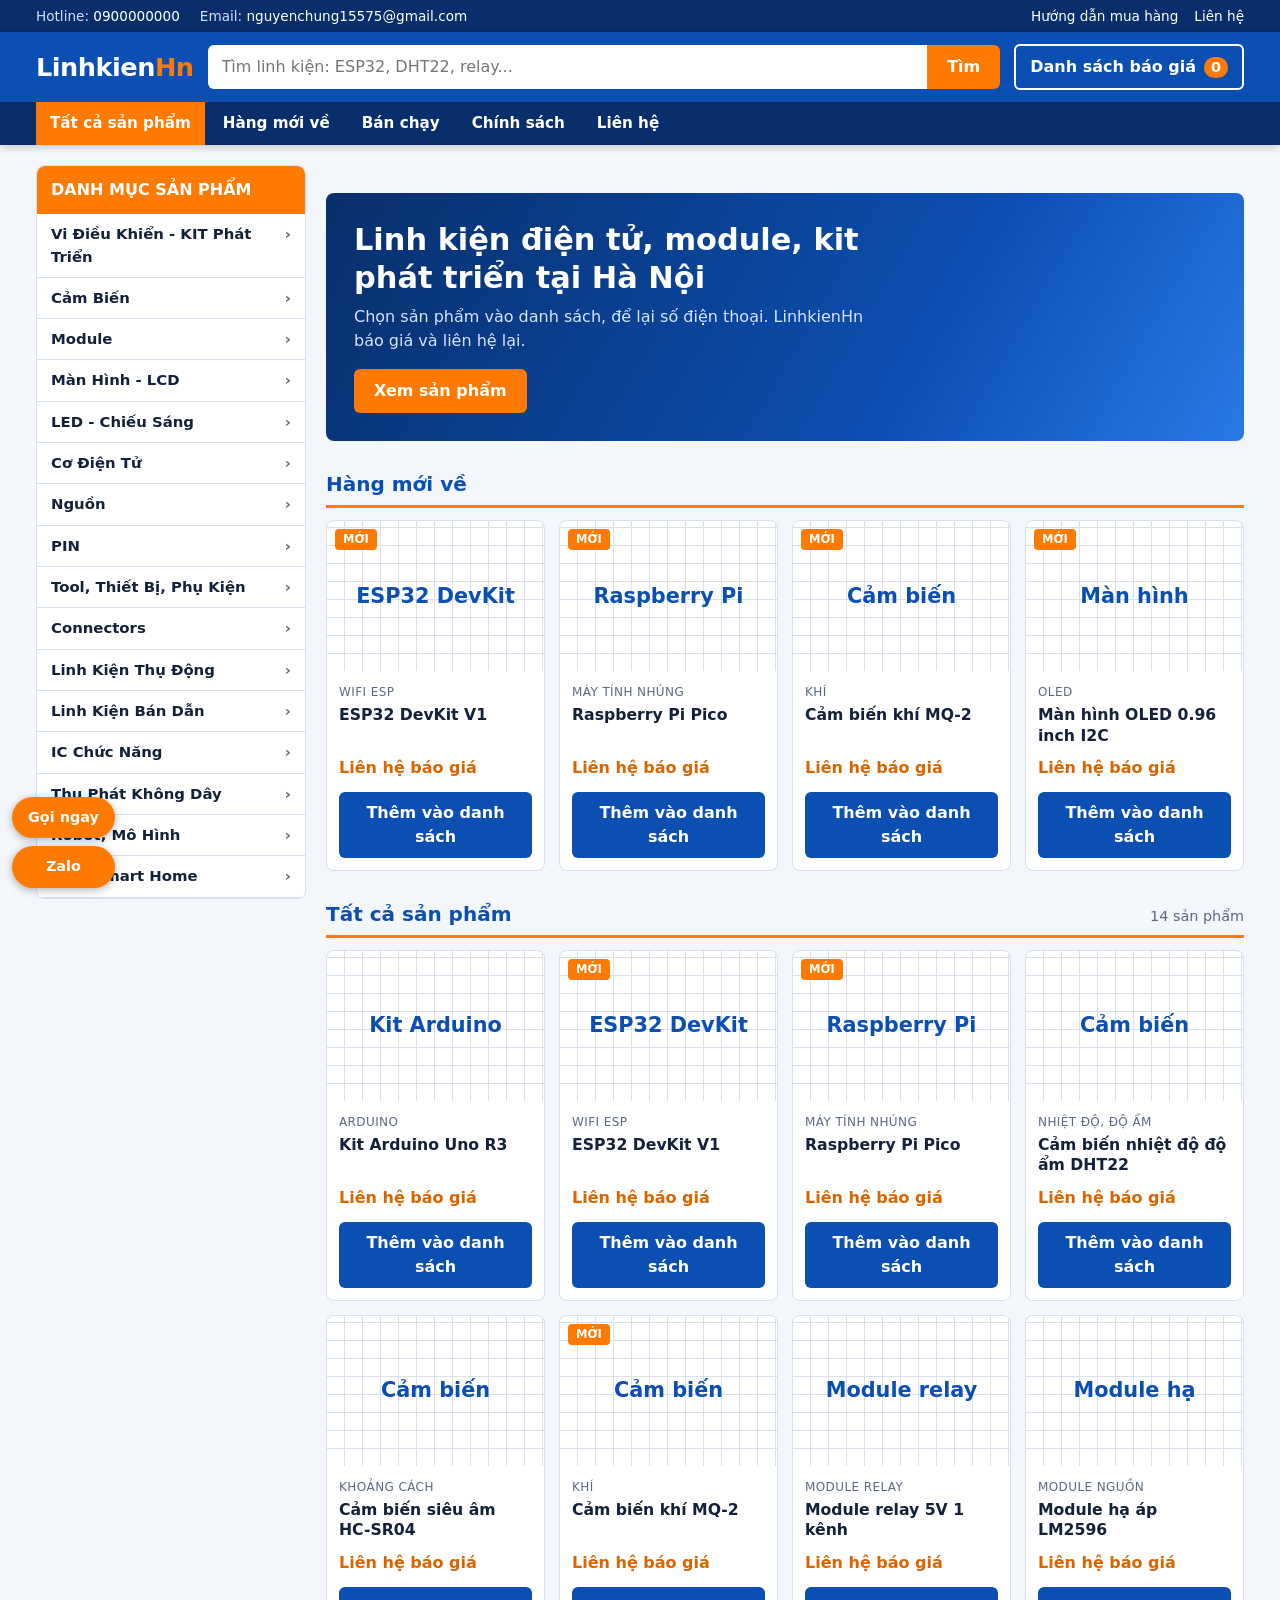
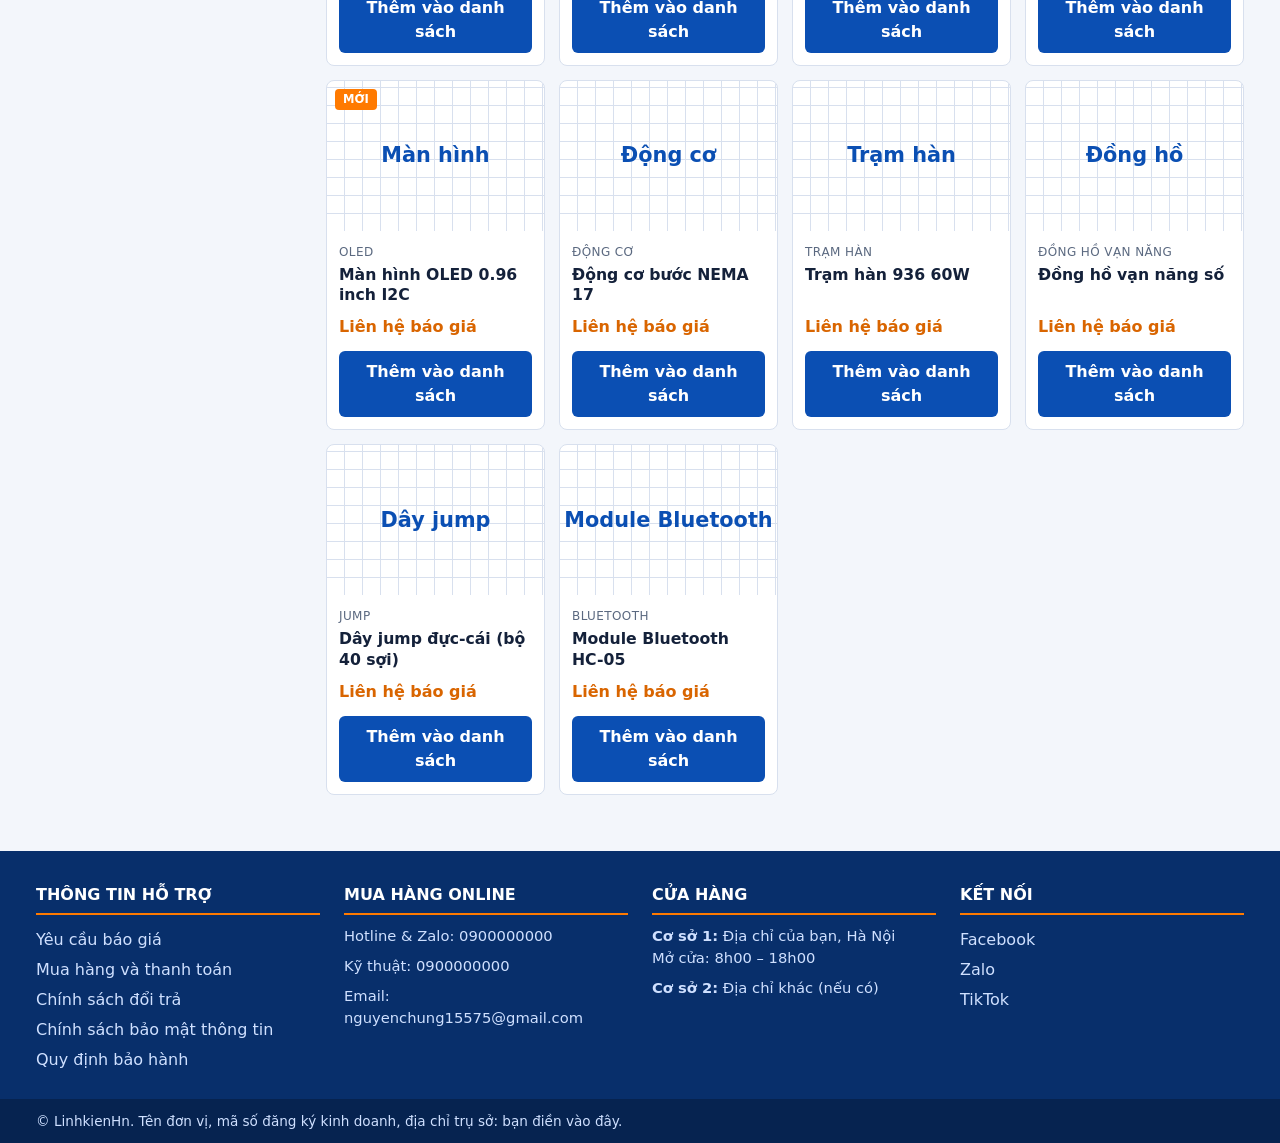
==== index.html @ 2f02f8f4 "first commit" ====
<!doctype html>
<html lang="vi">
  <head>
    <meta charset="UTF-8" />
    <meta
      name="viewport"
      content="width=device-width, initial-scale=1, viewport-fit=cover"
    />
    <title>LinhkienHn – Linh kiện điện tử Hà Nội</title>
    <link rel="stylesheet" href="style.css" />
  </head>
  <body>
    <div class="util">
      <div class="wrap">
        <span>Hotline: <a data-tel href="#">0900 000 000</a></span>
        <span>Email: <a data-mail href="#">lienhe@linhkienhn.vn</a></span>
        <span class="push"
          ><a href="#footer">Hướng dẫn mua hàng</a
          ><a href="#footer">Liên hệ</a></span
        >
      </div>
    </div>

    <header class="head">
      <div class="wrap head-in">
        <button
          id="menuBtn"
          class="menu-btn"
          type="button"
          aria-label="Mở danh mục"
        >
          ☰
        </button>
        <a class="logo" href="#top">Linhkien<b>Hn</b></a>
        <form id="searchForm" class="search" role="search">
          <input
            id="search"
            type="search"
            placeholder="Tìm linh kiện: ESP32, DHT22, relay..."
            aria-label="Tìm sản phẩm"
          />
          <button type="submit">Tìm</button>
        </form>
        <button id="openList" class="cart" type="button">
          Danh sách báo giá <span id="count">0</span>
        </button>
      </div>
      <nav class="nav">
        <div class="wrap">
          <a href="#products" data-view="all">Tất cả sản phẩm</a>
          <a href="#products" data-view="new">Hàng mới về</a>
          <a href="#products" data-view="hot">Bán chạy</a>
          <a href="#footer">Chính sách</a>
          <a href="#footer">Liên hệ</a>
        </div>
      </nav>
    </header>

    <div class="wrap layout" id="top">
      <aside id="side" class="side">
        <h2>Danh mục sản phẩm</h2>
        <ul id="catList" class="cat-list"></ul>
      </aside>

      <main>
        <section class="hero">
          <h1>Linh kiện điện tử, module, kit phát triển tại Hà Nội</h1>
          <p>
            Chọn sản phẩm vào danh sách, để lại số điện thoại. LinhkienHn báo
            giá và liên hệ lại.
          </p>
          <a class="btn" href="#products">Xem sản phẩm</a>
        </section>

        <section id="newSec">
          <div class="sec-head"><h2>Hàng mới về</h2></div>
          <div id="newGrid" class="grid"></div>
        </section>

        <section id="products">
          <div class="sec-head">
            <h2 id="title">Tất cả sản phẩm</h2>
            <span id="resCount"></span>
          </div>
          <div id="grid" class="grid" aria-live="polite"></div>
        </section>
      </main>
    </div>

    <footer id="footer" class="foot">
      <div class="wrap foot-grid">
        <div>
          <h3>Thông tin hỗ trợ</h3>
          <a href="#">Yêu cầu báo giá</a>
          <a href="#">Mua hàng và thanh toán</a>
          <a href="#">Chính sách đổi trả</a>
          <a href="#">Chính sách bảo mật thông tin</a>
          <a href="#">Quy định bảo hành</a>
        </div>
        <div>
          <h3>Mua hàng online</h3>
          <p>Hotline &amp; Zalo: <a data-tel href="#">0900 000 000</a></p>
          <p>Kỹ thuật: <a data-tel href="#">0900 000 000</a></p>
          <p>Email: <a data-mail href="#">lienhe@linhkienhn.vn</a></p>
        </div>
        <div>
          <h3>Cửa hàng</h3>
          <p>
            <b>Cơ sở 1:</b> Địa chỉ của bạn, Hà Nội<br />Mở cửa: 8h00 – 18h00
          </p>
          <p><b>Cơ sở 2:</b> Địa chỉ khác (nếu có)</p>
        </div>
        <div>
          <h3>Kết nối</h3>
          <a href="#" target="_blank" rel="noopener">Facebook</a>
          <a id="zaloLink" href="#" target="_blank" rel="noopener">Zalo</a>
          <a href="#" target="_blank" rel="noopener">TikTok</a>
        </div>
      </div>
      <div class="foot-bottom">
        <div class="wrap">
          © LinhkienHn. Tên đơn vị, mã số đăng ký kinh doanh, địa chỉ trụ sở:
          bạn điền vào đây.
        </div>
      </div>
    </footer>

    <div id="overlay" class="overlay" hidden></div>
    <aside
      id="drawer"
      class="drawer"
      aria-hidden="true"
      aria-label="Danh sách báo giá"
    >
      <div class="drawer-head">
        <h2>Danh sách cần báo giá</h2>
        <button id="closeList" type="button" aria-label="Đóng">✕</button>
      </div>
      <ul id="items" class="items"></ul>
      <p id="empty" class="empty">
        Chưa có sản phẩm nào. Bấm “Thêm vào danh sách” ở sản phẩm bạn cần.
      </p>
      <form id="quote" class="form" novalidate>
        <label>Họ tên<input name="name" required autocomplete="name" /></label>
        <label
          >Số điện thoại<input
            name="phone"
            type="tel"
            required
            inputmode="tel"
            autocomplete="tel"
        /></label>
        <label
          >Liên hệ qua
          <select name="channel">
            <option>Gọi điện</option>
            <option>Zalo</option>
            <option>Facebook</option>
          </select>
        </label>
        <label
          >Ghi chú (món chưa có trên web, giờ tiện gọi...)<textarea
            name="note"
            rows="3"
          ></textarea>
        </label>
        <input
          name="website"
          class="hp"
          tabindex="-1"
          autocomplete="off"
          aria-hidden="true"
        />
        <button id="send" class="btn-send" type="submit">
          Gửi yêu cầu báo giá
        </button>
        <p id="msg" class="msg" role="status"></p>
      </form>
    </aside>

    <div class="float">
      <a data-tel href="#">Gọi ngay</a>
      <a id="zaloBtn" href="#" target="_blank" rel="noopener">Zalo</a>
    </div>

    <script src="script.js"></script>
  </body>
</html>
---- style.css ----
:root {
  --blue: #0b4fb3;
  --navy: #082f6b;
  --orange: #ff7a00;
  --orange-d: #d96500;
  --bg: #f3f6fb;
  --surface: #fff;
  --ink: #14213a;
  --muted: #5b6980;
  --line: #d8e0ee;
  --danger: #b3261e;
  --ok: #17803d;
}
@media (prefers-color-scheme: dark) {
  :root {
    --bg: #0e1626;
    --surface: #16213a;
    --ink: #e8eefb;
    --muted: #9fb0cf;
    --line: #2a3a5c;
    --danger: #ff8a80;
    --ok: #5fd08a;
  }
}
* {
  box-sizing: border-box;
}
html {
  scroll-behavior: smooth;
  scroll-padding-top: 120px;
}
body {
  margin: 0;
  font:
    16px/1.5 "Segoe UI",
    system-ui,
    -apple-system,
    sans-serif;
  background: var(--bg);
  color: var(--ink);
}
a {
  color: inherit;
}
button,
input,
select,
textarea {
  font: inherit;
  color: inherit;
}
button {
  cursor: pointer;
}
:focus-visible {
  outline: 3px solid var(--orange);
  outline-offset: 2px;
}
.wrap {
  max-width: 1240px;
  margin: 0 auto;
  padding: 0 16px;
}

/* Thanh tiện ích + header (kiểu Adafruit) */
.util {
  background: var(--navy);
  color: #cfe0ff;
  font-size: 0.85rem;
}
.util .wrap {
  display: flex;
  gap: 20px;
  padding-top: 6px;
  padding-bottom: 6px;
  flex-wrap: wrap;
}
.util a {
  text-decoration: none;
  color: #fff;
}
.push {
  margin-left: auto;
  display: flex;
  gap: 16px;
}
.head {
  position: sticky;
  top: 0;
  z-index: 20;
  background: var(--blue);
  color: #fff;
  box-shadow: 0 2px 8px rgba(0, 0, 0, 0.2);
}
.head-in {
  display: flex;
  align-items: center;
  gap: 14px;
  padding-top: 12px;
  padding-bottom: 12px;
}
.logo {
  font-size: 1.6rem;
  font-weight: 800;
  text-decoration: none;
  letter-spacing: -0.5px;
}
.logo b {
  color: var(--orange);
}
.search {
  flex: 1;
  display: flex;
  min-width: 0;
}
.search input {
  flex: 1;
  min-width: 0;
  padding: 10px 14px;
  border: 0;
  border-radius: 6px 0 0 6px;
  background: #fff;
  color: #14213a;
}
.search button {
  padding: 0 20px;
  border: 0;
  border-radius: 0 6px 6px 0;
  background: var(--orange);
  color: #fff;
  font-weight: 700;
}
.cart {
  display: flex;
  gap: 8px;
  align-items: center;
  padding: 9px 14px;
  border: 2px solid #fff;
  border-radius: 6px;
  background: transparent;
  color: #fff;
  font-weight: 600;
  white-space: nowrap;
}
.cart span {
  min-width: 24px;
  padding: 0 7px;
  border-radius: 12px;
  background: var(--orange);
  text-align: center;
  font-size: 0.9rem;
}
.menu-btn {
  display: none;
  padding: 6px 12px;
  border: 2px solid #fff;
  border-radius: 6px;
  background: none;
  color: #fff;
  font-size: 1.1rem;
}
.nav {
  background: var(--navy);
}
.nav .wrap {
  display: flex;
  gap: 4px;
  overflow-x: auto;
}
.nav a {
  padding: 10px 14px;
  color: #fff;
  text-decoration: none;
  white-space: nowrap;
  font-weight: 600;
  font-size: 0.95rem;
}
.nav a:hover,
.nav a.on {
  background: var(--orange);
}

/* Bố cục: sidebar trái + nội dung */
.layout {
  display: grid;
  grid-template-columns: 270px 1fr;
  gap: 20px;
  padding-top: 20px;
  padding-bottom: 32px;
  align-items: start;
}
.side {
  position: sticky;
  top: 118px;
  max-height: calc(100vh - 134px);
  overflow-y: auto;
  background: var(--surface);
  border: 1px solid var(--line);
  border-radius: 8px;
}
.side h2 {
  margin: 0;
  padding: 12px 14px;
  background: var(--orange);
  color: #fff;
  font-size: 1rem;
  text-transform: uppercase;
  border-radius: 8px 8px 0 0;
}
.cat-list,
.sub {
  list-style: none;
  margin: 0;
  padding: 0;
}
.cat-list > li {
  border-bottom: 1px solid var(--line);
}
.cat-btn {
  display: flex;
  justify-content: space-between;
  width: 100%;
  padding: 9px 14px;
  border: 0;
  background: none;
  text-align: left;
  font-weight: 600;
  font-size: 0.93rem;
}
.cat-btn:hover,
.cat-btn.on {
  color: var(--orange-d);
  background: rgba(255, 122, 0, 0.08);
}
.cat-btn i {
  font-style: normal;
  color: var(--muted);
  transition: transform 0.2s;
}
.open > .cat-btn i {
  transform: rotate(90deg);
}
.sub {
  display: none;
  padding: 0 0 8px 14px;
}
.open > .sub {
  display: block;
}
.sub button {
  width: 100%;
  padding: 5px 14px;
  border: 0;
  background: none;
  text-align: left;
  font-size: 0.88rem;
  color: var(--muted);
}
.sub button:hover,
.sub button.on {
  color: var(--blue);
  font-weight: 700;
}

/* Hero + tiêu đề mục */
.hero {
  padding: 28px;
  border-radius: 8px;
  color: #fff;
  background: linear-gradient(120deg, var(--navy), var(--blue) 65%, #2a79e6);
}
.hero h1 {
  margin: 0 0 8px;
  font-size: clamp(1.3rem, 3vw, 1.9rem);
  line-height: 1.25;
  max-width: 28ch;
}
.hero p {
  margin: 0 0 16px;
  color: #d6e4ff;
  max-width: 52ch;
}
.btn {
  display: inline-block;
  padding: 10px 20px;
  border-radius: 6px;
  background: var(--orange);
  color: #fff;
  font-weight: 700;
  text-decoration: none;
}
.btn:hover {
  background: var(--orange-d);
}
section {
  margin-top: 28px;
}
.sec-head {
  display: flex;
  align-items: baseline;
  justify-content: space-between;
  margin-bottom: 12px;
  padding-bottom: 6px;
  border-bottom: 3px solid var(--orange);
}
.sec-head h2 {
  margin: 0;
  font-size: 1.25rem;
  color: var(--blue);
}
@media (prefers-color-scheme: dark) {
  .sec-head h2 {
    color: #8db8ff;
  }
}
#resCount {
  color: var(--muted);
  font-size: 0.9rem;
}

/* Lưới sản phẩm (kiểu Adafruit) */
.grid {
  display: grid;
  grid-template-columns: repeat(auto-fill, minmax(210px, 1fr));
  gap: 14px;
}
.card {
  display: flex;
  flex-direction: column;
  background: var(--surface);
  border: 1px solid var(--line);
  border-radius: 8px;
  overflow: hidden;
  transition:
    box-shadow 0.2s,
    transform 0.2s;
}
.card:hover {
  box-shadow: 0 6px 18px rgba(8, 47, 107, 0.18);
  transform: translateY(-2px);
}
.thumb {
  position: relative;
  height: 150px;
  display: grid;
  place-items: center;
  background:
    repeating-linear-gradient(0deg, transparent 0 17px, var(--line) 17px 18px),
    repeating-linear-gradient(90deg, transparent 0 17px, var(--line) 17px 18px);
  color: var(--blue);
  font-weight: 800;
  font-size: 1.3rem;
}
.thumb img {
  width: 100%;
  height: 100%;
  object-fit: contain;
  background: #fff;
}
.tag {
  position: absolute;
  top: 8px;
  left: 8px;
  padding: 2px 8px;
  border-radius: 4px;
  background: var(--orange);
  color: #fff;
  font-size: 0.72rem;
  font-weight: 700;
}
.body {
  display: flex;
  flex-direction: column;
  gap: 4px;
  padding: 12px;
  flex: 1;
}
.cat-name {
  font-size: 0.75rem;
  color: var(--muted);
  text-transform: uppercase;
  letter-spacing: 0.4px;
}
.card h3 {
  margin: 0;
  font-size: 0.98rem;
  line-height: 1.3;
}
.price {
  margin-top: auto;
  padding-top: 6px;
  color: var(--orange-d);
  font-weight: 700;
}
.add {
  margin-top: 8px;
  padding: 9px;
  border: 0;
  border-radius: 6px;
  background: var(--blue);
  color: #fff;
  font-weight: 600;
}
.add:hover {
  background: var(--orange);
}
.add.in {
  background: var(--ok);
}
.nores {
  grid-column: 1 / -1;
  color: var(--muted);
}

/* Ngăn kéo danh sách */
.overlay {
  position: fixed;
  inset: 0;
  z-index: 40;
  background: rgba(0, 0, 0, 0.5);
}
.drawer {
  position: fixed;
  top: 0;
  right: 0;
  bottom: 0;
  z-index: 50;
  width: min(430px, 100%);
  overflow-y: auto;
  padding: 16px 16px calc(16px + env(safe-area-inset-bottom, 0px));
  background: var(--surface);
  transform: translateX(100%);
  transition: transform 0.25s;
}
.drawer.open {
  transform: none;
}
.drawer-head {
  display: flex;
  justify-content: space-between;
  align-items: center;
}
.drawer-head h2 {
  margin: 0;
  font-size: 1.1rem;
  color: var(--blue);
}
.drawer-head button {
  border: 0;
  background: none;
  font-size: 1.2rem;
}
.items {
  list-style: none;
  margin: 12px 0;
  padding: 0;
}
.items li {
  display: flex;
  gap: 8px;
  align-items: center;
  padding: 8px 0;
  border-bottom: 1px solid var(--line);
}
.items .nm {
  flex: 1;
  font-size: 0.93rem;
}
.qty {
  display: flex;
  align-items: center;
  gap: 4px;
}
.qty button,
.rm {
  width: 30px;
  height: 30px;
  border: 1px solid var(--line);
  border-radius: 6px;
  background: var(--bg);
}
.qty input {
  width: 52px;
  padding: 5px;
  text-align: center;
  border: 1px solid var(--line);
  border-radius: 6px;
  background: var(--surface);
}
.rm {
  color: var(--danger);
}
.empty {
  color: var(--muted);
  font-size: 0.95rem;
}
.form {
  display: grid;
  gap: 12px;
  margin-top: 16px;
}
.form label {
  display: grid;
  gap: 4px;
  font-size: 0.9rem;
  font-weight: 600;
}
.form input,
.form select,
.form textarea {
  padding: 9px 10px;
  border: 1px solid var(--line);
  border-radius: 6px;
  background: var(--bg);
  font-weight: 400;
}
.form .bad {
  border-color: var(--danger);
}
.hp {
  position: absolute;
  left: -9999px;
  width: 1px;
  height: 1px;
}
.btn-send {
  padding: 12px;
  border: 0;
  border-radius: 6px;
  background: var(--orange);
  color: #fff;
  font-weight: 700;
}
.btn-send:disabled {
  opacity: 0.6;
  cursor: wait;
}
.msg {
  margin: 0;
  min-height: 1.4em;
}
.msg.ok {
  color: var(--ok);
}
.msg.err {
  color: var(--danger);
}

/* Footer (cấu trúc kiểu banlinhkien) */
.foot {
  margin-top: 24px;
  background: var(--navy);
  color: #cfe0ff;
}
.foot-grid {
  display: grid;
  grid-template-columns: repeat(auto-fit, minmax(210px, 1fr));
  gap: 24px;
  padding-top: 32px;
  padding-bottom: 24px;
}
.foot h3 {
  margin: 0 0 10px;
  color: #fff;
  font-size: 1rem;
  text-transform: uppercase;
  border-bottom: 2px solid var(--orange);
  padding-bottom: 6px;
}
.foot a {
  display: block;
  padding: 3px 0;
  text-decoration: none;
}
.foot p a {
  display: inline;
}
.foot a:hover {
  color: var(--orange);
}
.foot p {
  margin: 0 0 8px;
  font-size: 0.92rem;
}
.foot-bottom {
  background: rgba(0, 0, 0, 0.25);
  font-size: 0.85rem;
}
.foot-bottom .wrap {
  padding-top: 12px;
  padding-bottom: calc(12px + env(safe-area-inset-bottom, 0px));
}

/* Nút nổi */
.float {
  position: fixed;
  left: 12px;
  bottom: calc(12px + env(safe-area-inset-bottom, 0px));
  z-index: 30;
  display: flex;
  flex-direction: column;
  gap: 8px;
}
.float a {
  padding: 10px 16px;
  border-radius: 24px;
  background: var(--orange);
  color: #fff;
  text-align: center;
  text-decoration: none;
  font-weight: 700;
  font-size: 0.9rem;
  box-shadow: 0 2px 8px rgba(0, 0, 0, 0.3);
}

/* Điện thoại: sidebar thành ngăn trượt */
@media (max-width: 860px) {
  .layout {
    grid-template-columns: 1fr;
  }
  .menu-btn {
    display: block;
  }
  .side {
    position: fixed;
    z-index: 45;
    top: 0;
    left: 0;
    bottom: 0;
    width: min(300px, 86%);
    max-height: none;
    border-radius: 0;
    transform: translateX(-100%);
    transition: transform 0.25s;
  }
  .side.open {
    transform: none;
  }
  .side h2 {
    border-radius: 0;
  }
  .head-in {
    flex-wrap: wrap;
  }
  .search {
    order: 5;
    flex: 1 0 100%;
  }
  .logo {
    flex: 1;
  }
  .push {
    display: none;
  }
}
@media (prefers-reduced-motion: reduce) {
  * {
    transition: none !important;
    scroll-behavior: auto !important;
  }
}
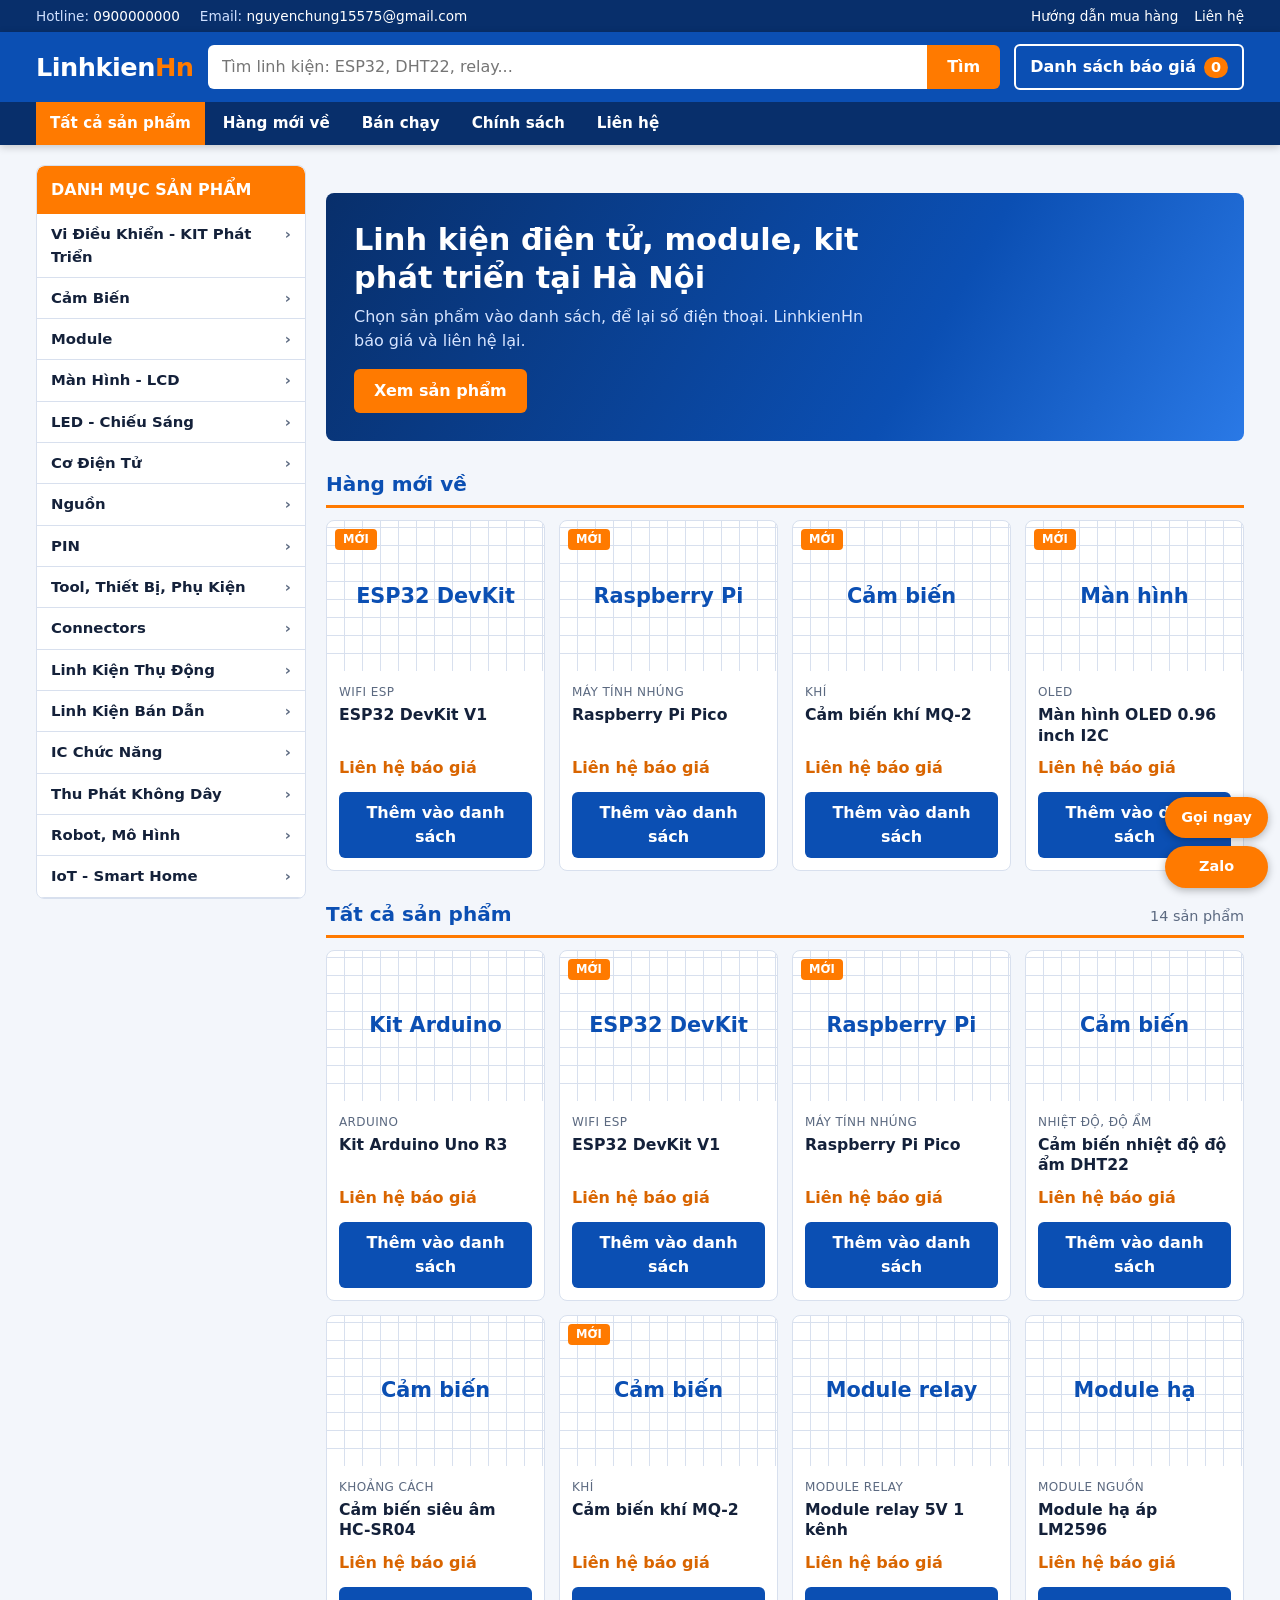
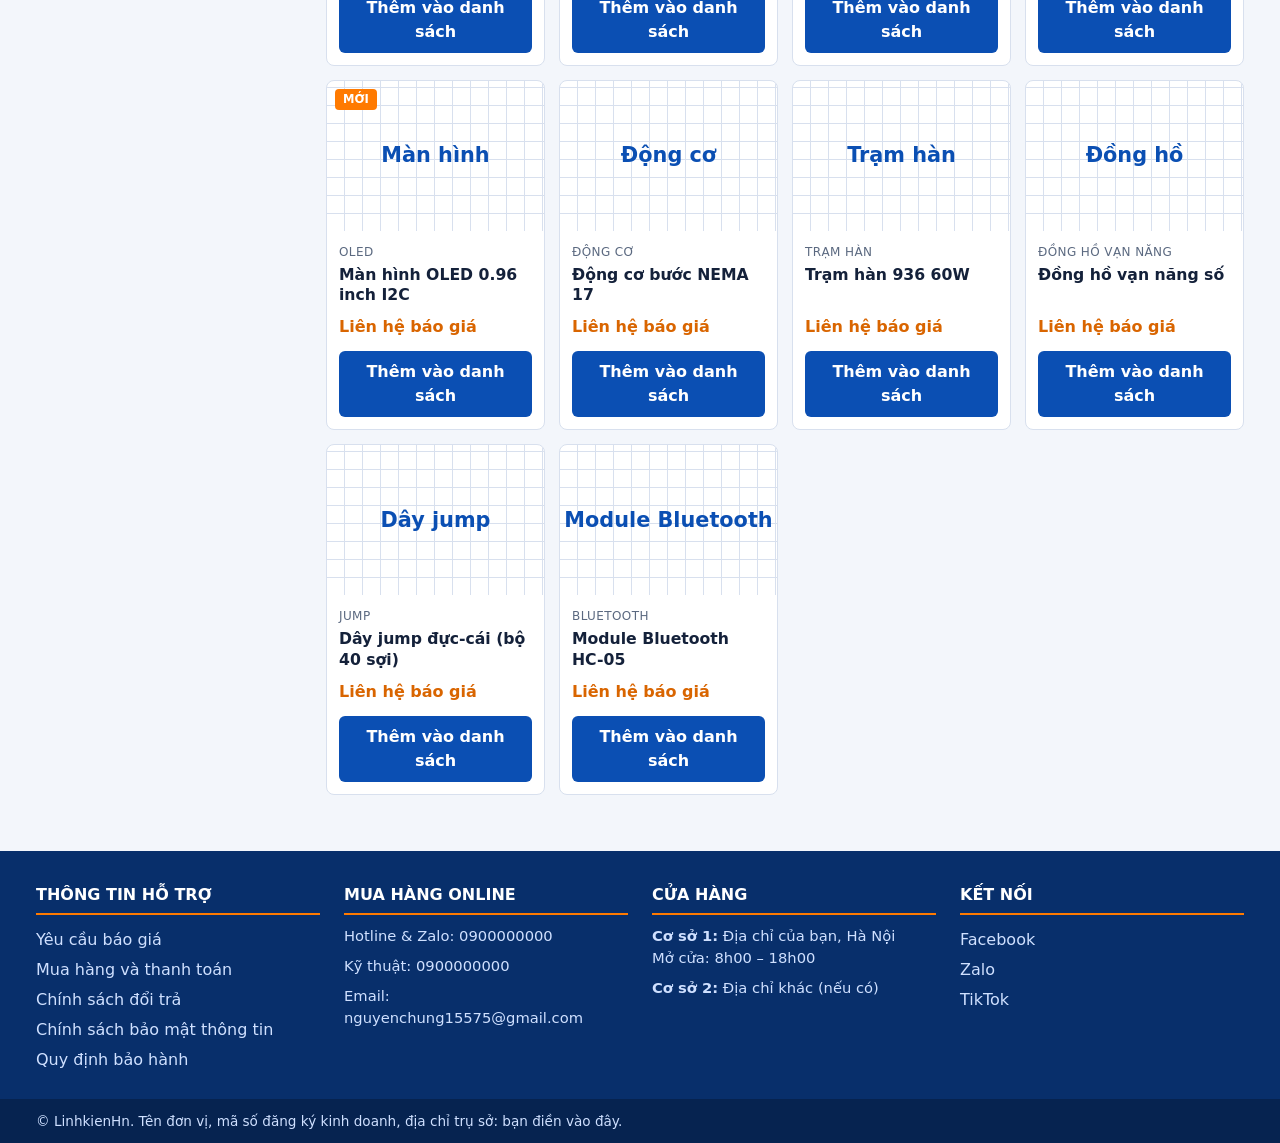
==== commit 2b049f1f: "chinh mau nen" ====
--- a/index.html
+++ b/index.html
@@ -112,7 +112,12 @@
         </div>
         <div>
           <h3>Kết nối</h3>
-          <a href="#" target="_blank" rel="noopener">Facebook</a>
+          <a
+            href="https://www.facebook.com/nguyen.chung.855172/"
+            target="_blank"
+            rel="noopener"
+            >Facebook</a
+          >
           <a id="zaloLink" href="#" target="_blank" rel="noopener">Zalo</a>
           <a href="#" target="_blank" rel="noopener">TikTok</a>
         </div>
--- a/style.css
+++ b/style.css
@@ -13,7 +13,7 @@
 }
 @media (prefers-color-scheme: dark) {
   :root {
-    --bg: #0e1626;
+    --bg: #f5f3ef;
     --surface: #16213a;
     --ink: #e8eefb;
     --muted: #9fb0cf;
@@ -594,7 +594,7 @@
 /* Nút nổi */
 .float {
   position: fixed;
-  left: 12px;
+  right: 12px;
   bottom: calc(12px + env(safe-area-inset-bottom, 0px));
   z-index: 30;
   display: flex;
